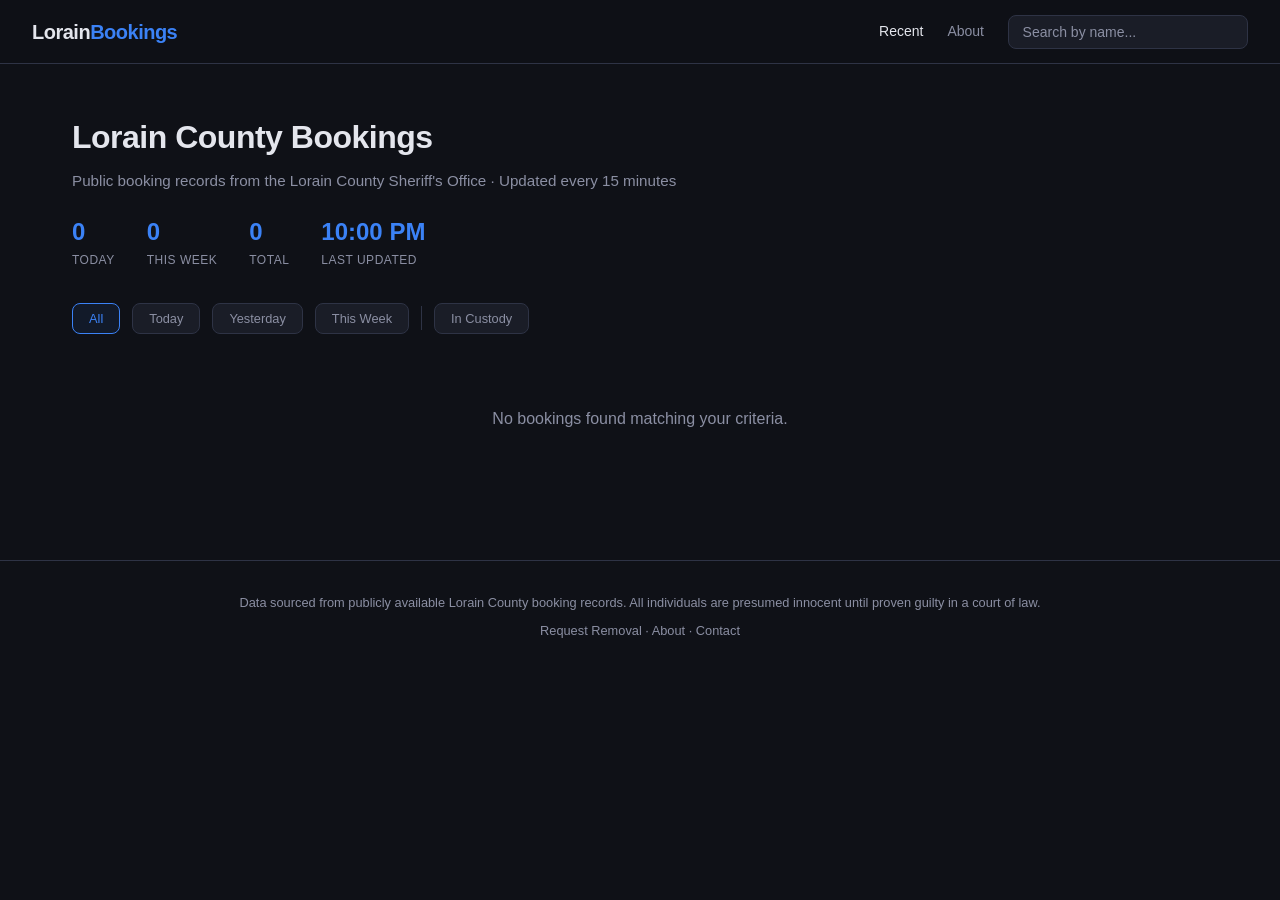
==== index.html @ 24cc9729 "Initial commit: Lorain County Guest List" ====
<!DOCTYPE html>
<html lang="en">
<head>
<meta charset="UTF-8">
<meta name="viewport" content="width=device-width, initial-scale=1.0">
<title>Lorain County Bookings</title>
<meta name="description" content="Recent booking records from Lorain County, Ohio. Updated every 15 minutes from public records.">
<link rel="stylesheet" href="css/style.css">
</head>
<body>

<!-- NAV -->
<nav>
  <a href="/" class="logo">Lorain<span>Bookings</span></a>
  <div class="nav-right">
    <div class="nav-links">
      <a href="/" class="active">Recent</a>
      <a href="#" id="aboutLink">About</a>
    </div>
    <input class="nav-search" type="text" id="searchInput" placeholder="Search by name..." autocomplete="off">
  </div>
</nav>

<!-- HERO -->
<div class="hero">
  <h1>Lorain County Bookings</h1>
  <p>Public booking records from the Lorain County Sheriff's Office &middot; Updated every 15 minutes</p>
  <div class="stats-row">
    <div class="stat">
      <div class="stat-val" id="statToday">--</div>
      <div class="stat-label">Today</div>
    </div>
    <div class="stat">
      <div class="stat-val" id="statWeek">--</div>
      <div class="stat-label">This Week</div>
    </div>
    <div class="stat">
      <div class="stat-val" id="statTotal">--</div>
      <div class="stat-label">Total</div>
    </div>
    <div class="stat">
      <div class="stat-val" id="statUpdated">--</div>
      <div class="stat-label">Last Updated</div>
    </div>
  </div>
</div>

<!-- FILTERS -->
<div class="filters">
  <button class="filter-btn active" data-filter="all">All</button>
  <button class="filter-btn" data-filter="today">Today</button>
  <button class="filter-btn" data-filter="yesterday">Yesterday</button>
  <button class="filter-btn" data-filter="week">This Week</button>
  <div class="filter-divider"></div>
  <button class="filter-btn" data-filter="custody">In Custody</button>
</div>

<!-- GRID -->
<div class="grid-section">
  <div class="booking-grid" id="bookingGrid">
    <div class="loading">Loading bookings...</div>
  </div>
</div>

<!-- FOOTER -->
<footer>
  <div class="footer-inner">
    <p>Data sourced from publicly available Lorain County booking records. All individuals are presumed innocent until proven guilty in a court of law.</p>
    <p class="footer-links">
      <a href="#">Request Removal</a> &middot;
      <a href="#">About</a> &middot;
      <a href="#">Contact</a>
    </p>
  </div>
</footer>

<script src="js/app.js"></script>
</body>
</html>
---- css/style.css ----
/* ── Variables ── */
:root {
  --bg: #0f1117;
  --surface: #1a1d27;
  --surface2: #242836;
  --accent: #3b82f6;
  --accent-dim: #2563eb;
  --text: #e4e6ed;
  --text-muted: #8b8fa3;
  --border: #2e3345;
  --red: #ef4444;
  --yellow: #eab308;
  --green: #22c55e;
  --orange: #f97316;
}

* { margin: 0; padding: 0; box-sizing: border-box; }

body {
  font-family: -apple-system, BlinkMacSystemFont, 'Segoe UI', Roboto, sans-serif;
  background: var(--bg);
  color: var(--text);
  line-height: 1.6;
  min-height: 100vh;
}

a { color: var(--accent); text-decoration: none; }
a:hover { text-decoration: underline; }

/* ── NAV ── */
nav {
  position: sticky; top: 0; z-index: 100;
  background: rgba(15,17,23,.85);
  backdrop-filter: blur(12px);
  -webkit-backdrop-filter: blur(12px);
  border-bottom: 1px solid var(--border);
  padding: 0 2rem;
  display: flex; align-items: center; justify-content: space-between;
  height: 64px;
}
.logo {
  font-size: 1.25rem; font-weight: 800; letter-spacing: -0.5px;
  color: var(--text); text-decoration: none;
}
.logo span { color: var(--accent); }
.logo:hover { text-decoration: none; }
.nav-right { display: flex; gap: 1.5rem; align-items: center; }
.nav-links { display: flex; gap: 1.5rem; align-items: center; }
.nav-links a {
  color: var(--text-muted); text-decoration: none; font-size: .875rem;
  font-weight: 500; transition: color .2s;
}
.nav-links a:hover, .nav-links a.active { color: var(--text); text-decoration: none; }
.nav-search {
  background: var(--surface); border: 1px solid var(--border); border-radius: 8px;
  padding: .5rem .85rem; color: var(--text); font-size: .875rem; width: 240px;
  outline: none; transition: border-color .2s;
}
.nav-search:focus { border-color: var(--accent); }
.nav-search::placeholder { color: var(--text-muted); }

/* ── HERO ── */
.hero {
  padding: 3rem 2rem 2rem;
  max-width: 1200px; margin: 0 auto;
}
.hero h1 {
  font-size: 2rem; font-weight: 800; letter-spacing: -0.5px;
  margin-bottom: .35rem;
}
.hero p { color: var(--text-muted); font-size: .95rem; }
.stats-row {
  display: flex; gap: 2rem; margin-top: 1.25rem; flex-wrap: wrap;
}
.stat { display: flex; flex-direction: column; }
.stat-val { font-size: 1.5rem; font-weight: 700; color: var(--accent); }
.stat-label { font-size: .75rem; color: var(--text-muted); text-transform: uppercase; letter-spacing: .5px; }

/* ── FILTERS ── */
.filters {
  max-width: 1200px; margin: 0 auto; padding: 0 2rem 1.5rem;
  display: flex; gap: .75rem; flex-wrap: wrap; align-items: center;
}
.filter-btn {
  background: var(--surface); border: 1px solid var(--border); border-radius: 8px;
  padding: .45rem 1rem; color: var(--text-muted); font-size: .8rem;
  cursor: pointer; transition: all .2s; font-weight: 500; font-family: inherit;
}
.filter-btn:hover, .filter-btn.active {
  border-color: var(--accent); color: var(--accent); background: rgba(59,130,246,.08);
}
.filter-divider { width: 1px; height: 24px; background: var(--border); }

/* ── GRID ── */
.grid-section {
  max-width: 1200px; margin: 0 auto; padding: 0 2rem 3rem;
}
.booking-grid {
  display: grid;
  grid-template-columns: repeat(auto-fill, minmax(280px, 1fr));
  gap: 1rem;
}
.loading {
  grid-column: 1 / -1; text-align: center;
  padding: 3rem; color: var(--text-muted); font-size: .95rem;
}
.no-results {
  grid-column: 1 / -1; text-align: center;
  padding: 3rem; color: var(--text-muted);
}

/* ── CARD ── */
.booking-card {
  background: var(--surface);
  border: 1px solid var(--border);
  border-radius: 12px;
  overflow: hidden;
  transition: transform .2s, border-color .2s;
  cursor: pointer;
  text-decoration: none; color: inherit;
  display: block;
}
.booking-card:hover {
  transform: translateY(-2px);
  border-color: var(--accent);
  text-decoration: none;
}
.card-img {
  width: 100%; aspect-ratio: 1/1;
  background: var(--surface2);
  display: flex; align-items: center; justify-content: center;
  overflow: hidden;
}
.card-img img {
  width: 100%; height: 100%; object-fit: cover;
}
.card-placeholder {
  font-size: 2.5rem; font-weight: 800;
  color: rgba(255,255,255,.1);
  user-select: none;
}
.card-body { padding: 1rem; }
.card-name {
  font-weight: 700; font-size: 1rem; margin-bottom: .35rem;
  color: var(--text);
}
.card-meta {
  display: flex; flex-wrap: wrap; gap: .4rem; margin-bottom: .5rem;
}
.tag {
  font-size: .65rem; padding: .15rem .5rem; border-radius: 4px;
  font-weight: 600; text-transform: uppercase; letter-spacing: .3px;
  display: inline-block;
}
.tag-felony { background: rgba(239,68,68,.15); color: var(--red); }
.tag-misdemeanor { background: rgba(234,179,8,.15); color: var(--yellow); }
.tag-traffic { background: rgba(34,197,94,.15); color: var(--green); }
.tag-other { background: rgba(249,115,22,.15); color: var(--orange); }
.tag-custody { background: rgba(59,130,246,.15); color: var(--accent); }
.card-charges {
  font-size: .8rem; color: var(--text-muted); line-height: 1.4;
  display: -webkit-box; -webkit-line-clamp: 2; -webkit-box-orient: vertical;
  overflow: hidden;
}
.card-footer {
  padding: .6rem 1rem;
  border-top: 1px solid var(--border);
  display: flex; justify-content: space-between; align-items: center;
}
.card-date { font-size: .75rem; color: var(--text-muted); }
.card-agency { font-size: .7rem; color: var(--text-muted); font-weight: 500; }

/* ── DETAIL PAGE ── */
.detail-section {
  max-width: 1200px; margin: 0 auto; padding: 2rem;
}
.back-link {
  color: var(--accent); font-size: .875rem;
  display: inline-flex; align-items: center; gap: .35rem;
  margin-bottom: 1.5rem; font-weight: 500;
}
.detail-layout {
  display: grid; grid-template-columns: 380px 1fr; gap: 2rem;
}
.detail-photo {
  border-radius: 12px; overflow: hidden;
  border: 1px solid var(--border);
  background: var(--surface);
}
.detail-photo img { width: 100%; display: block; }
.photo-placeholder {
  width: 100%; aspect-ratio: 3/4;
  display: flex; align-items: center; justify-content: center;
  background: linear-gradient(135deg, var(--surface2), var(--surface));
}
.detail-info { display: flex; flex-direction: column; gap: 1.5rem; }
.detail-header h2 {
  font-size: 1.75rem; font-weight: 800; letter-spacing: -0.5px;
}
.detail-date { color: var(--text-muted); font-size: .875rem; margin-top: .25rem; }

.info-grid {
  display: grid; grid-template-columns: 1fr 1fr; gap: .75rem;
}
.info-item {
  background: var(--surface); border: 1px solid var(--border);
  border-radius: 10px; padding: .85rem 1rem;
}
.info-label {
  font-size: .65rem; text-transform: uppercase; letter-spacing: .5px;
  color: var(--text-muted); font-weight: 600; margin-bottom: .2rem;
}
.info-value { font-size: .95rem; font-weight: 600; }

.charges-section h3, .bonds-section h3 {
  font-size: 1rem; font-weight: 700; margin-bottom: .75rem;
}
.charge-item {
  background: var(--surface); border: 1px solid var(--border);
  border-radius: 10px; padding: 1rem; margin-bottom: .5rem;
  display: flex; align-items: flex-start; gap: .75rem;
}
.charge-severity {
  width: 8px; min-height: 40px; border-radius: 4px; flex-shrink: 0;
  margin-top: 2px;
}
.severity-felony { background: var(--red); }
.severity-misdemeanor { background: var(--yellow); }
.severity-traffic { background: var(--green); }
.severity-other { background: var(--orange); }
.charge-text { font-size: .875rem; line-height: 1.5; }
.charge-text strong { display: block; margin-bottom: .15rem; }
.charge-text .charge-meta { color: var(--text-muted); font-size: .8rem; }

.bond-item {
  background: var(--surface); border: 1px solid var(--border);
  border-radius: 10px; padding: .85rem 1rem; margin-bottom: .5rem;
  display: flex; justify-content: space-between; align-items: center;
}
.bond-item .bond-type { color: var(--text-muted); font-size: .85rem; }
.bond-item .bond-amount { font-weight: 700; }

.disclaimer {
  margin-top: 1rem; padding: 1rem 1.25rem;
  background: rgba(59,130,246,.06); border: 1px solid rgba(59,130,246,.15);
  border-radius: 10px; font-size: .8rem; color: var(--text-muted);
  line-height: 1.5;
}
.disclaimer a { color: var(--accent); }

/* ── FOOTER ── */
footer {
  border-top: 1px solid var(--border);
  padding: 2rem;
  margin-top: 2rem;
}
.footer-inner {
  max-width: 1200px; margin: 0 auto;
  text-align: center; font-size: .8rem; color: var(--text-muted);
  line-height: 1.6;
}
.footer-links { margin-top: .5rem; }
.footer-links a { color: var(--text-muted); }
.footer-links a:hover { color: var(--text); }

/* ── RESPONSIVE ── */
@media (max-width: 768px) {
  nav { padding: 0 1rem; }
  .nav-search { width: 160px; }
  .hero, .filters, .grid-section, .detail-section { padding-left: 1rem; padding-right: 1rem; }
  .detail-layout { grid-template-columns: 1fr; }
  .info-grid { grid-template-columns: 1fr; }
  .stats-row { gap: 1rem; }
  .booking-grid { grid-template-columns: repeat(auto-fill, minmax(240px, 1fr)); }
}
@media (max-width: 480px) {
  .nav-links { display: none; }
  .booking-grid { grid-template-columns: 1fr; }
}
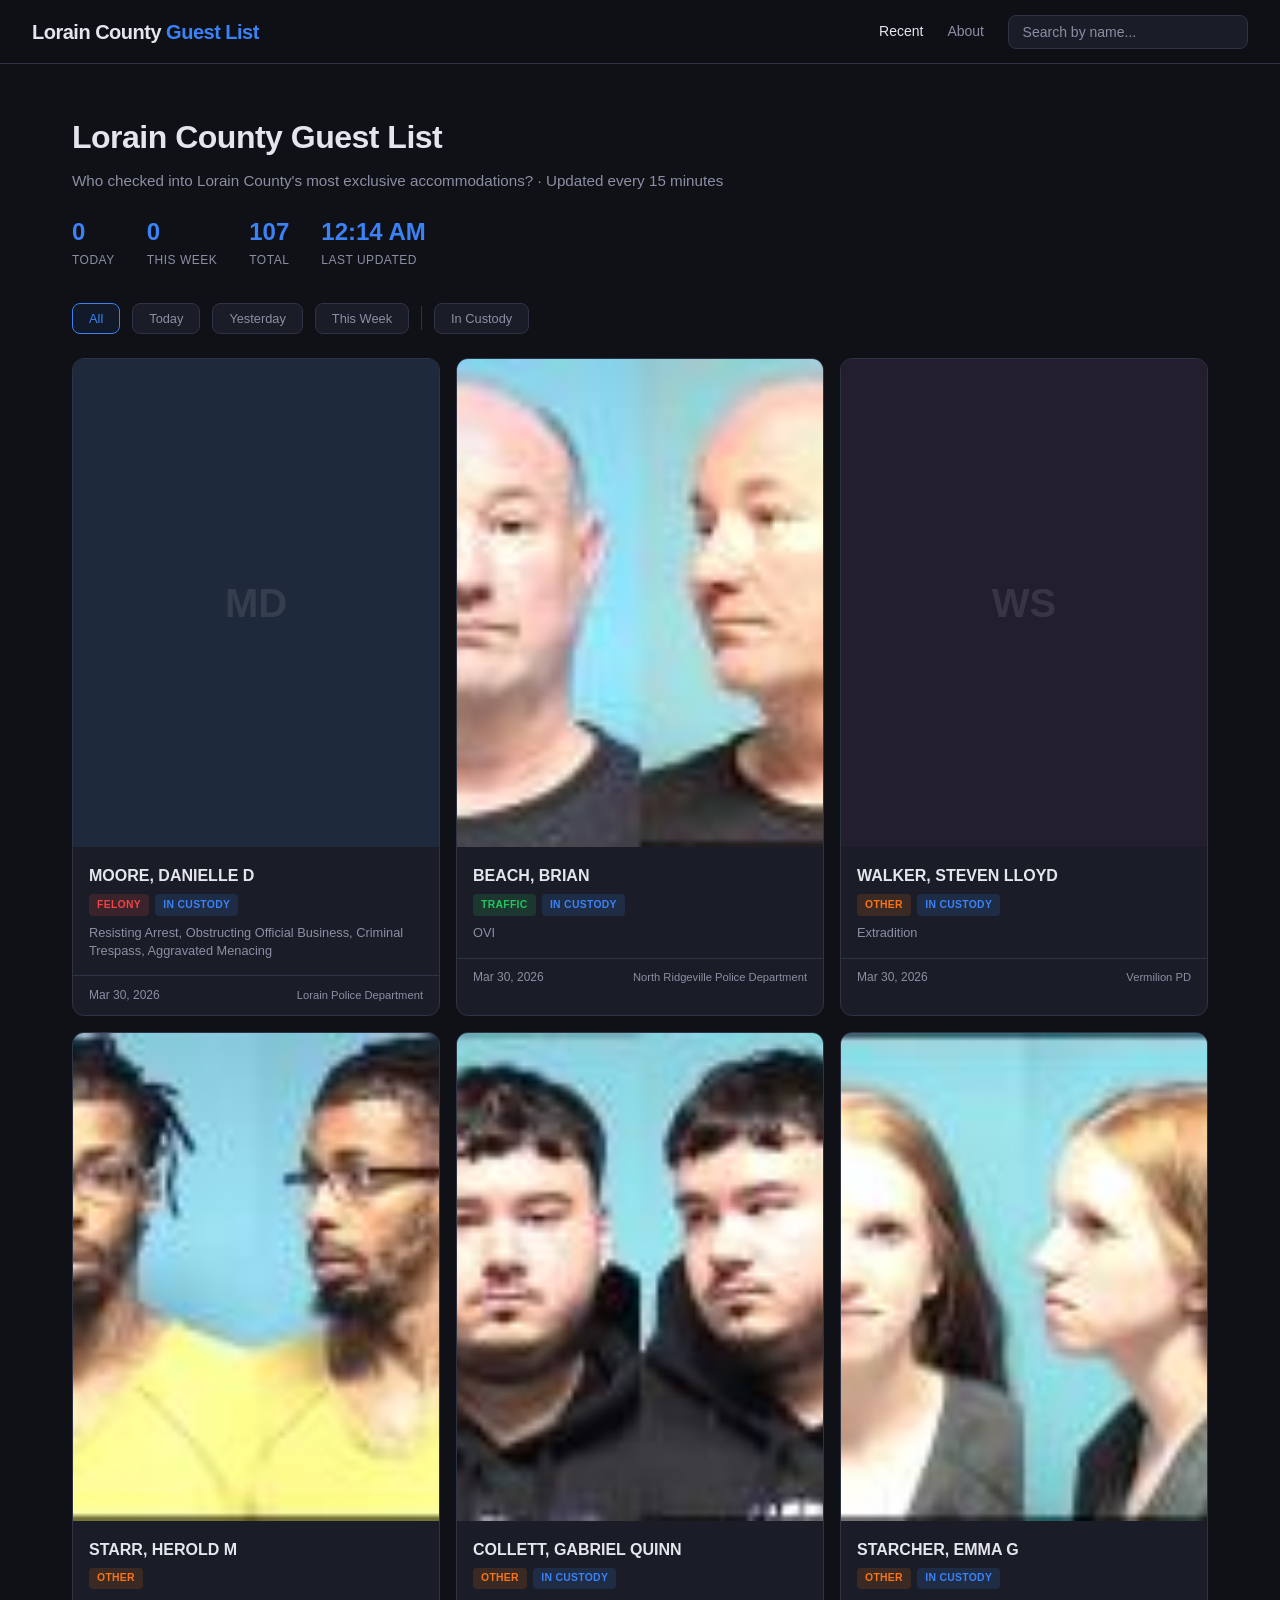
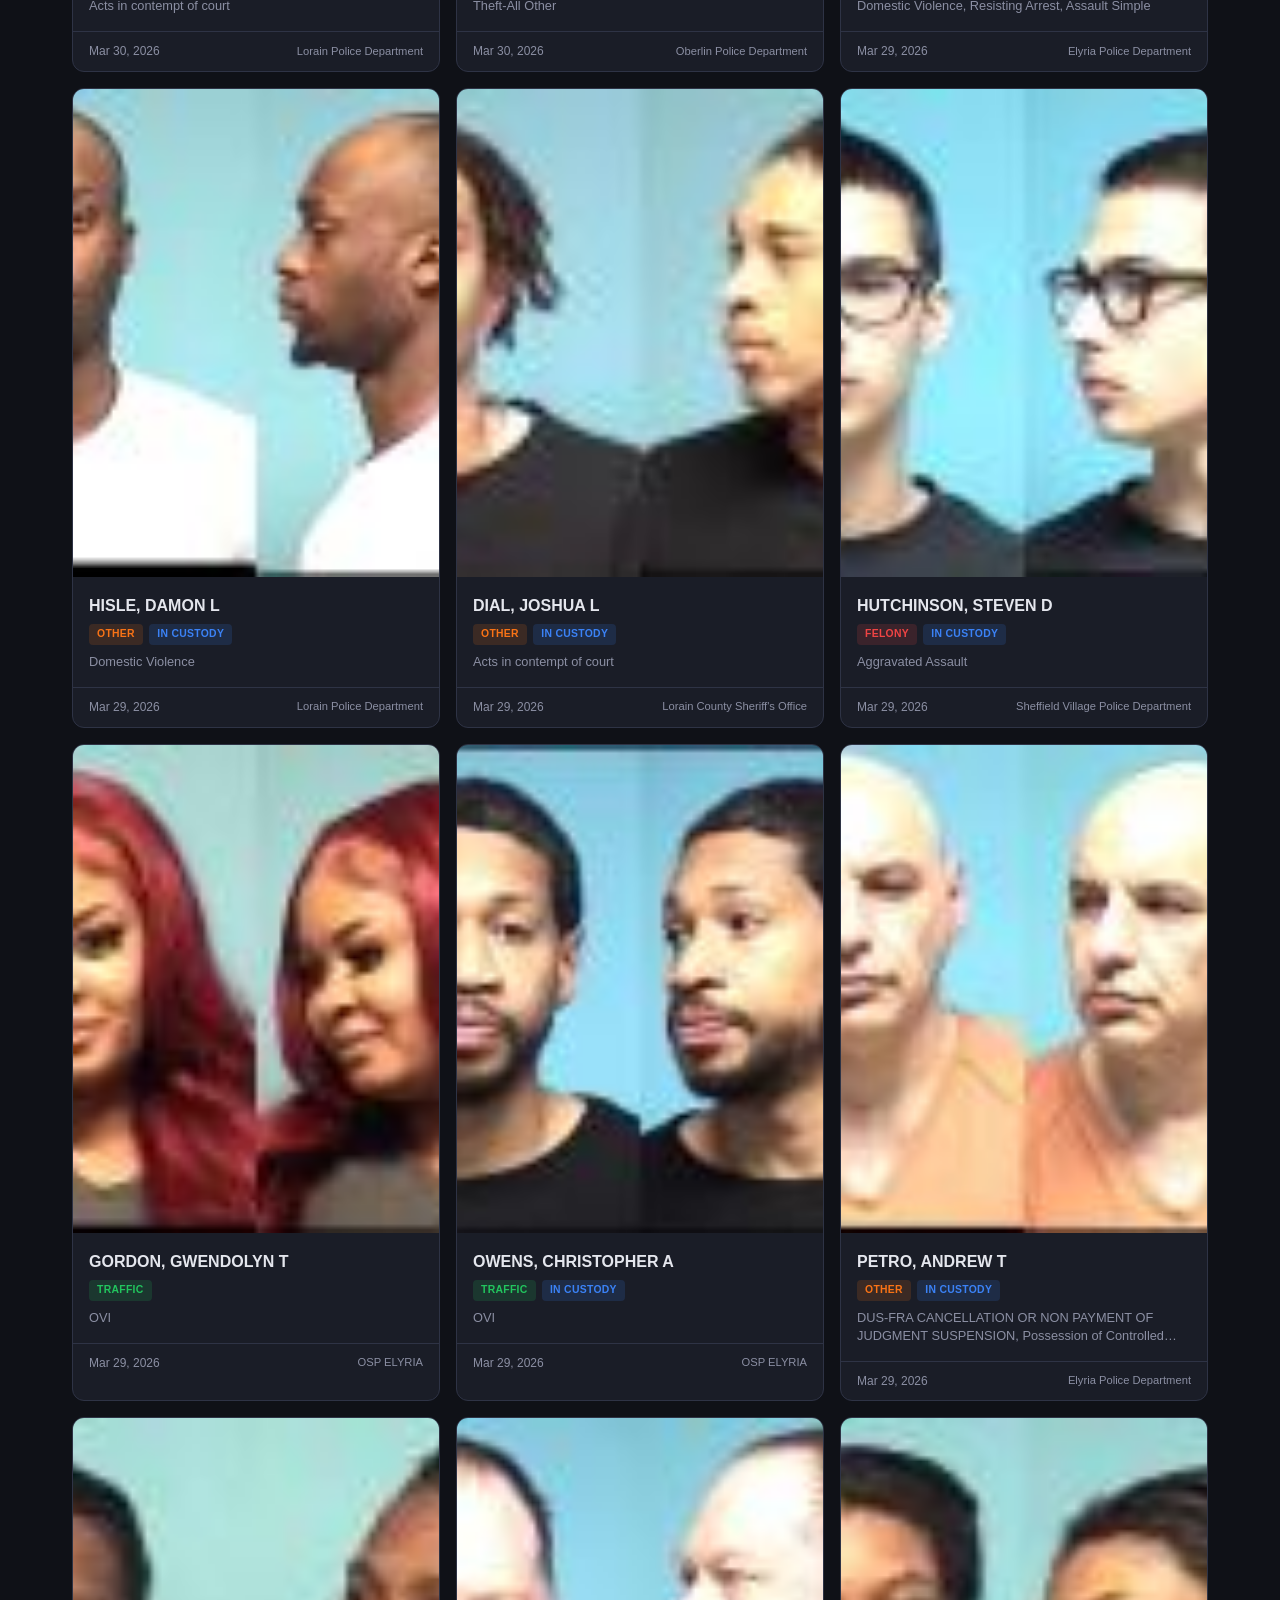
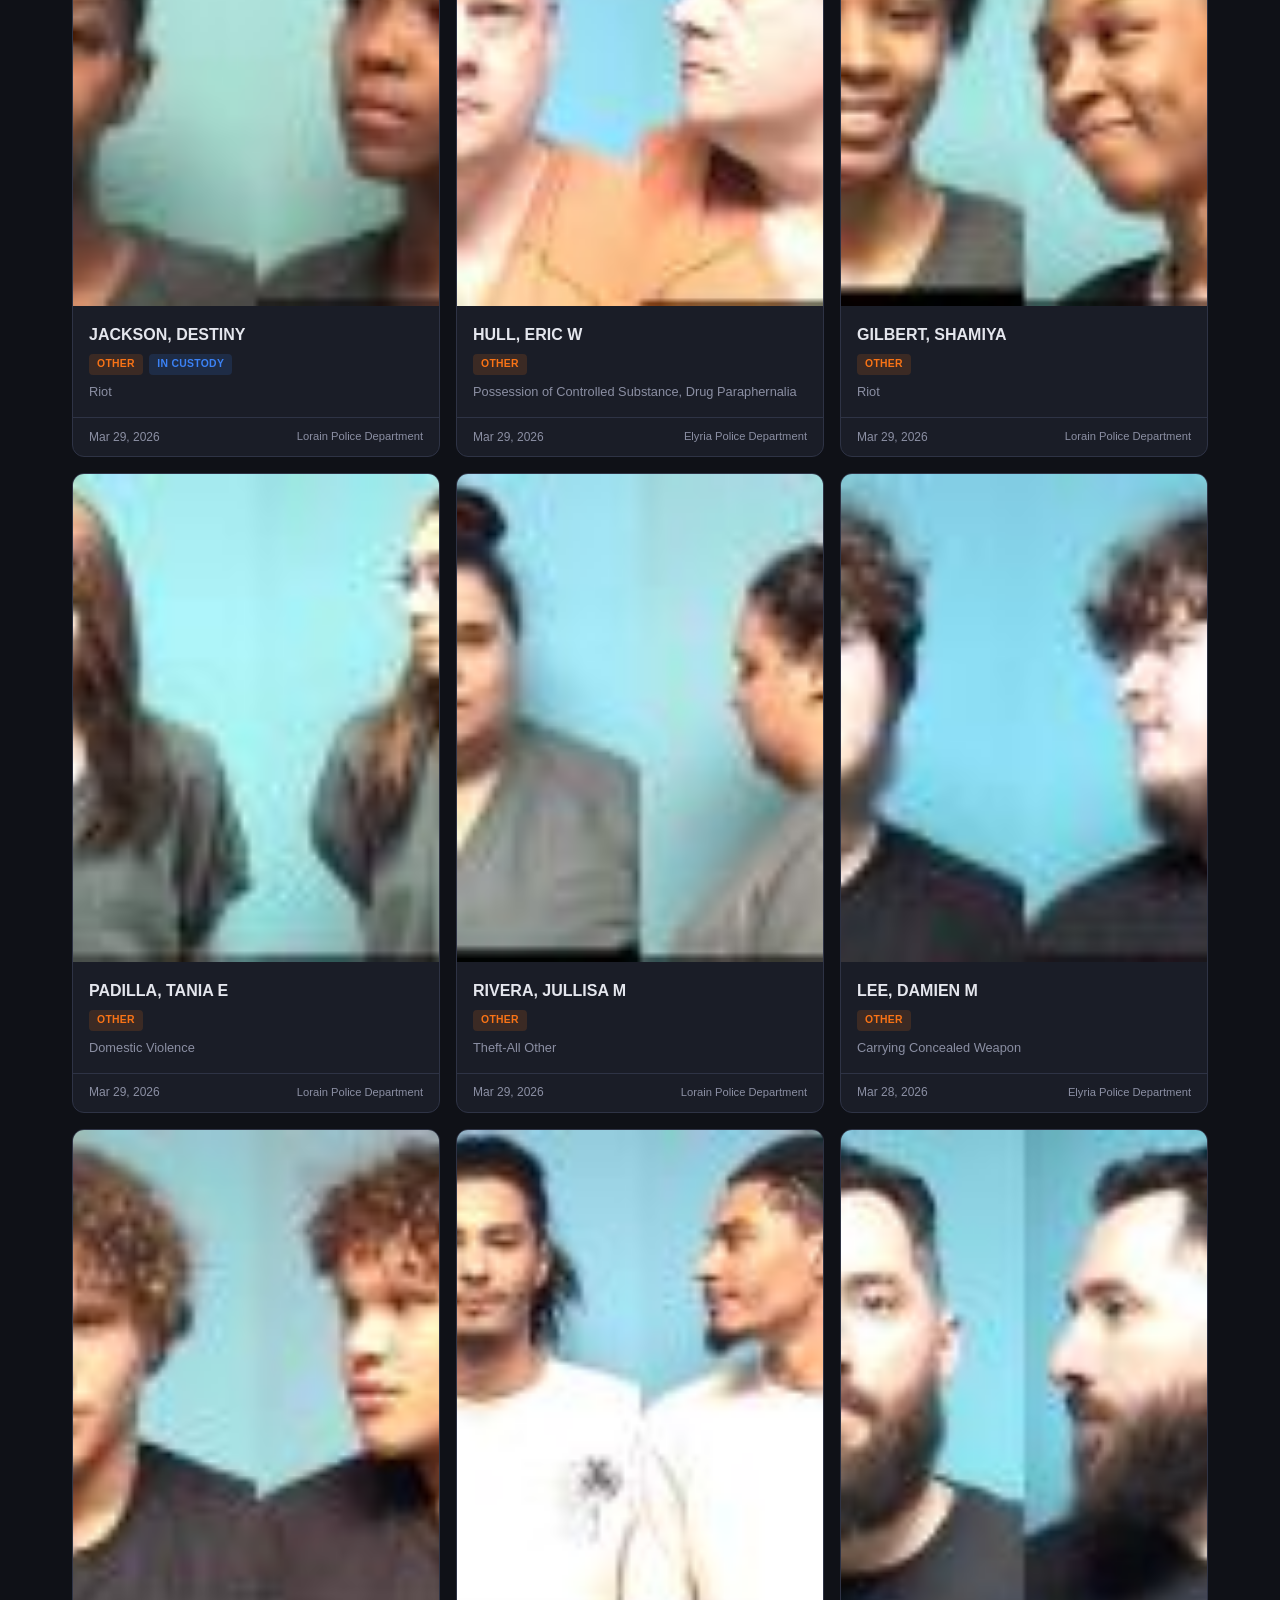
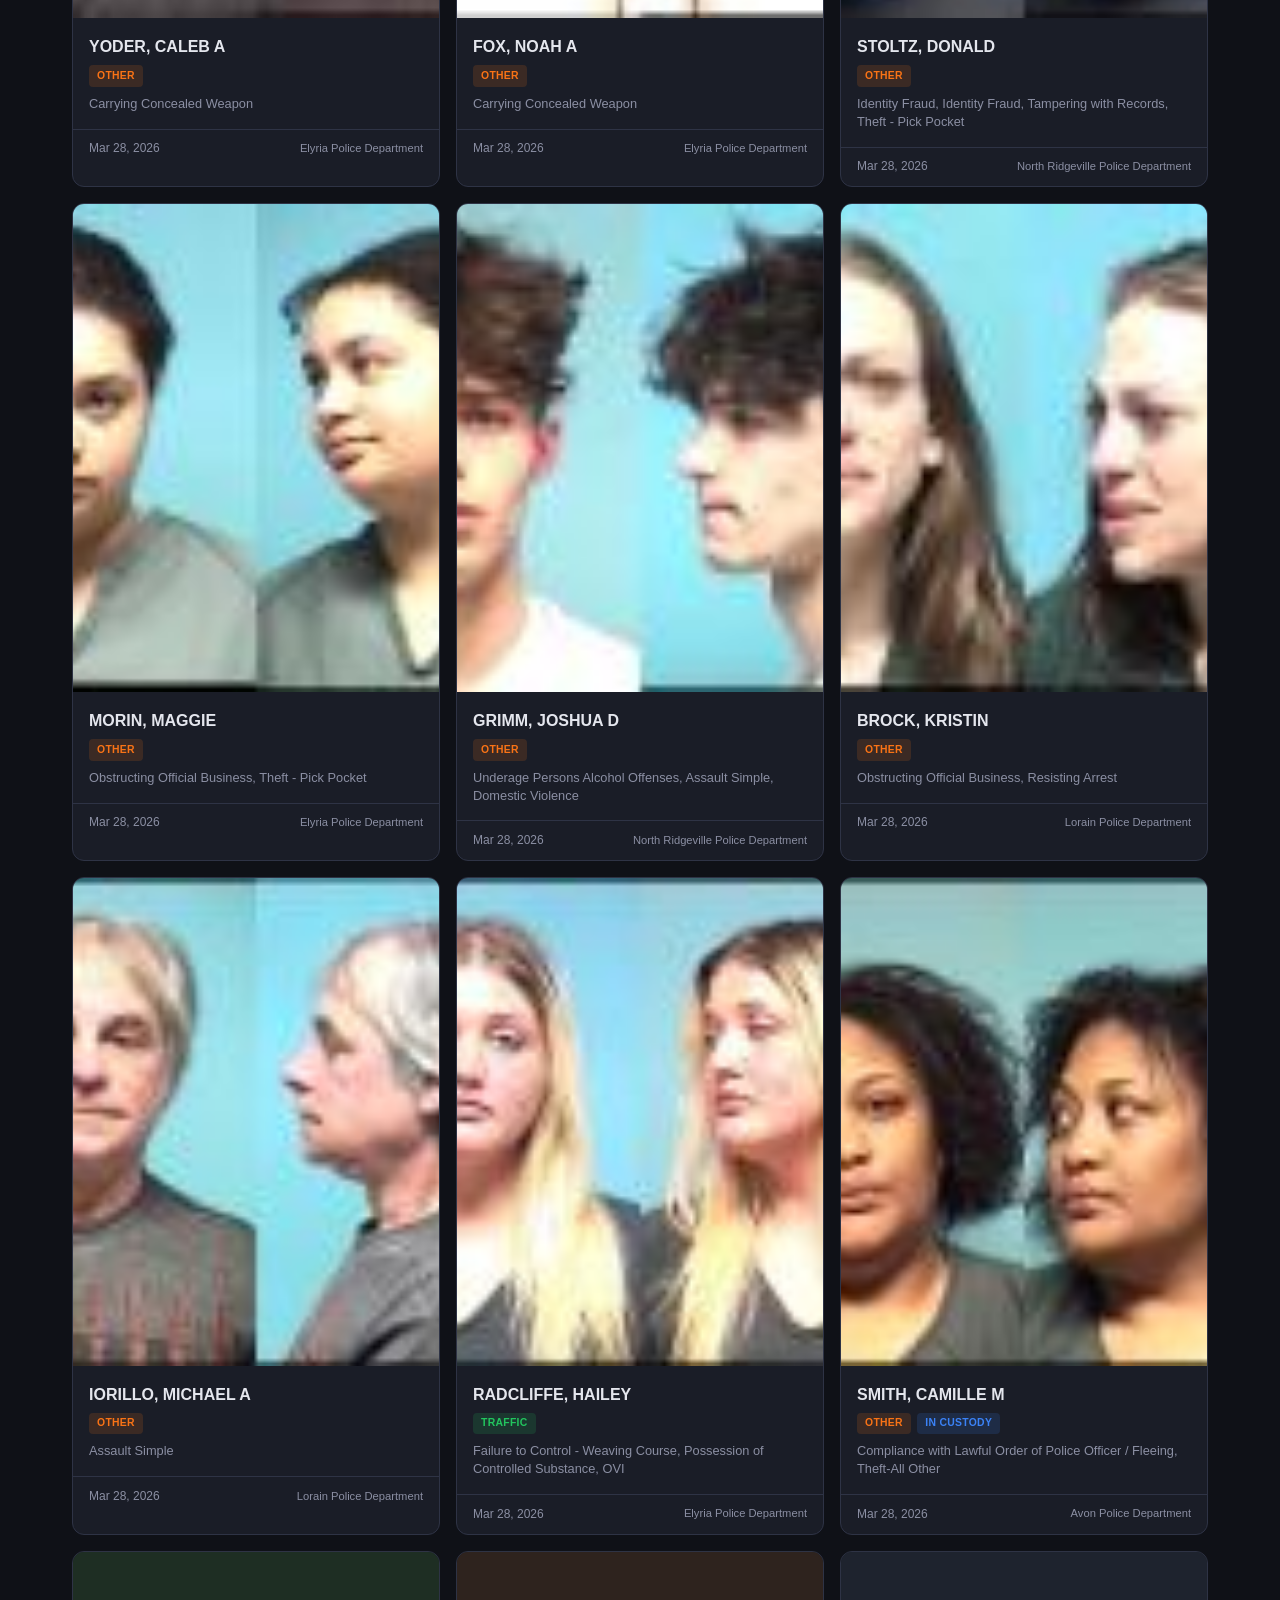
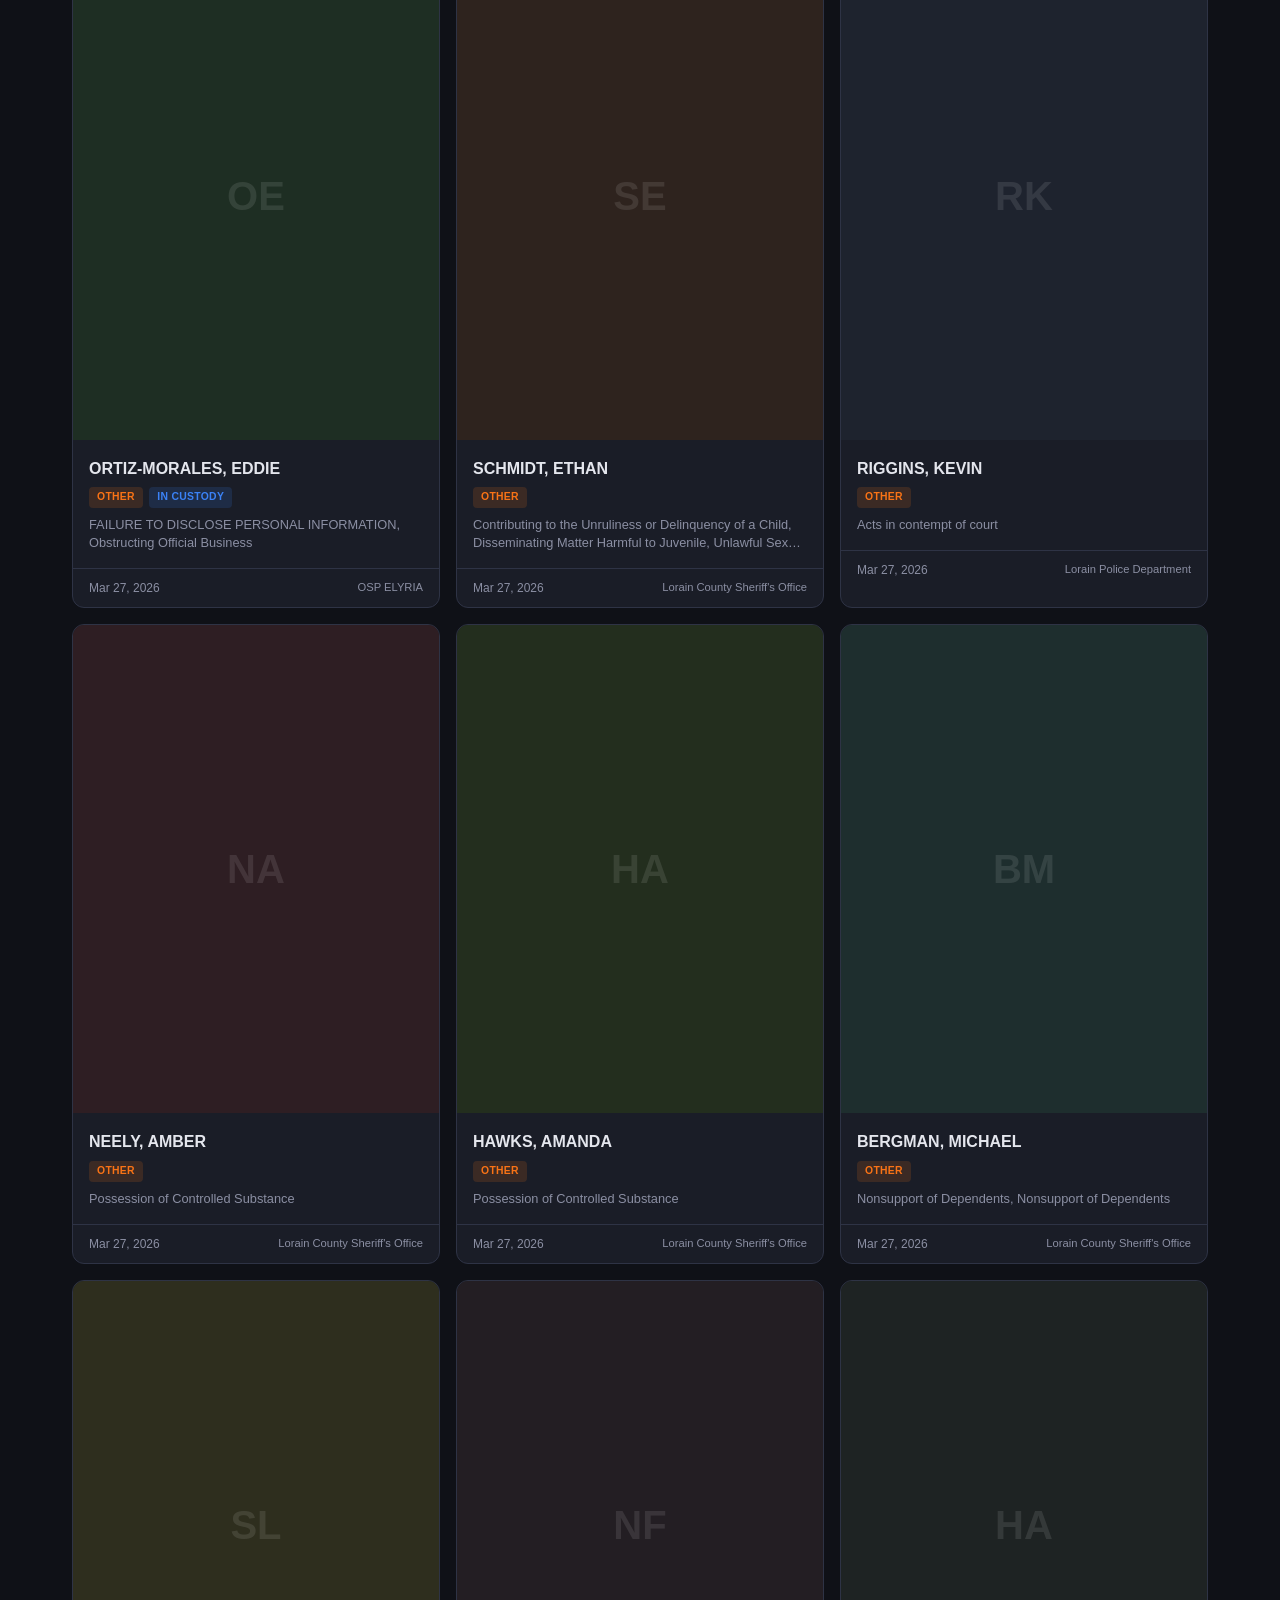
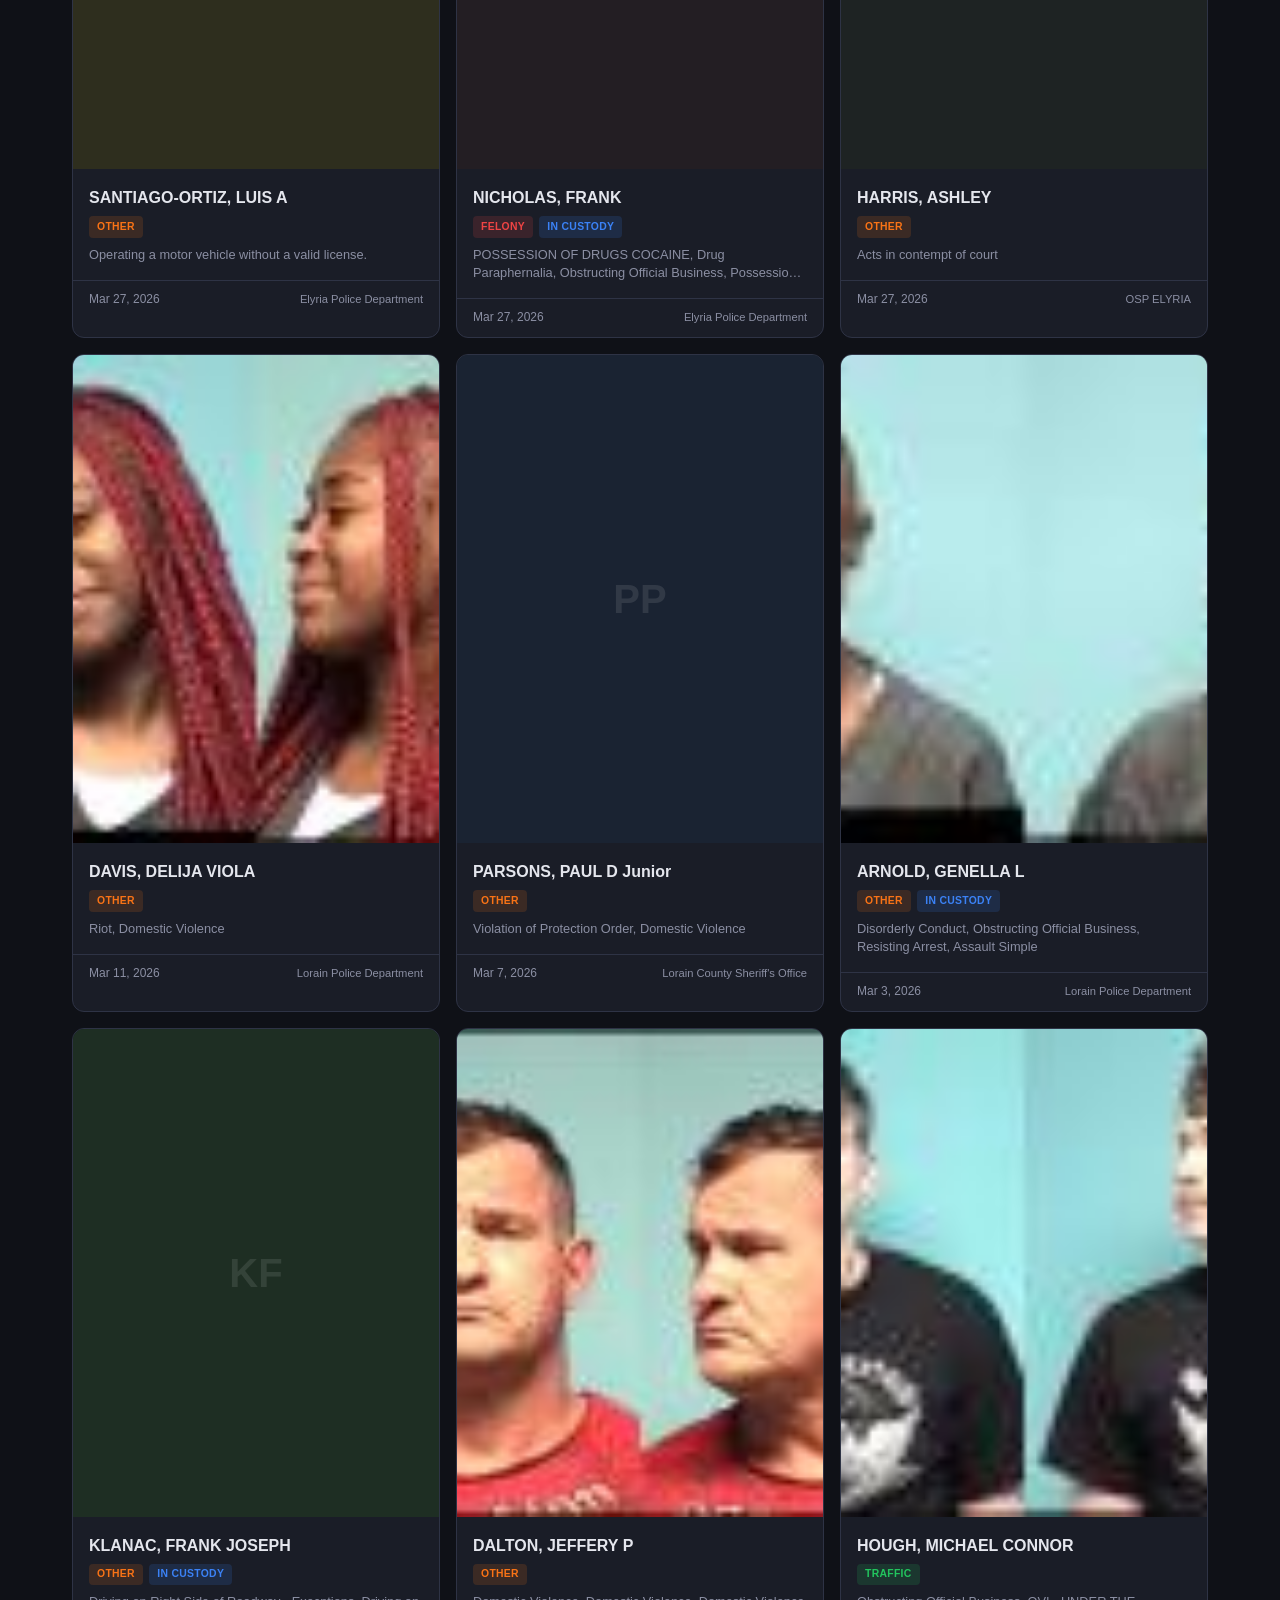
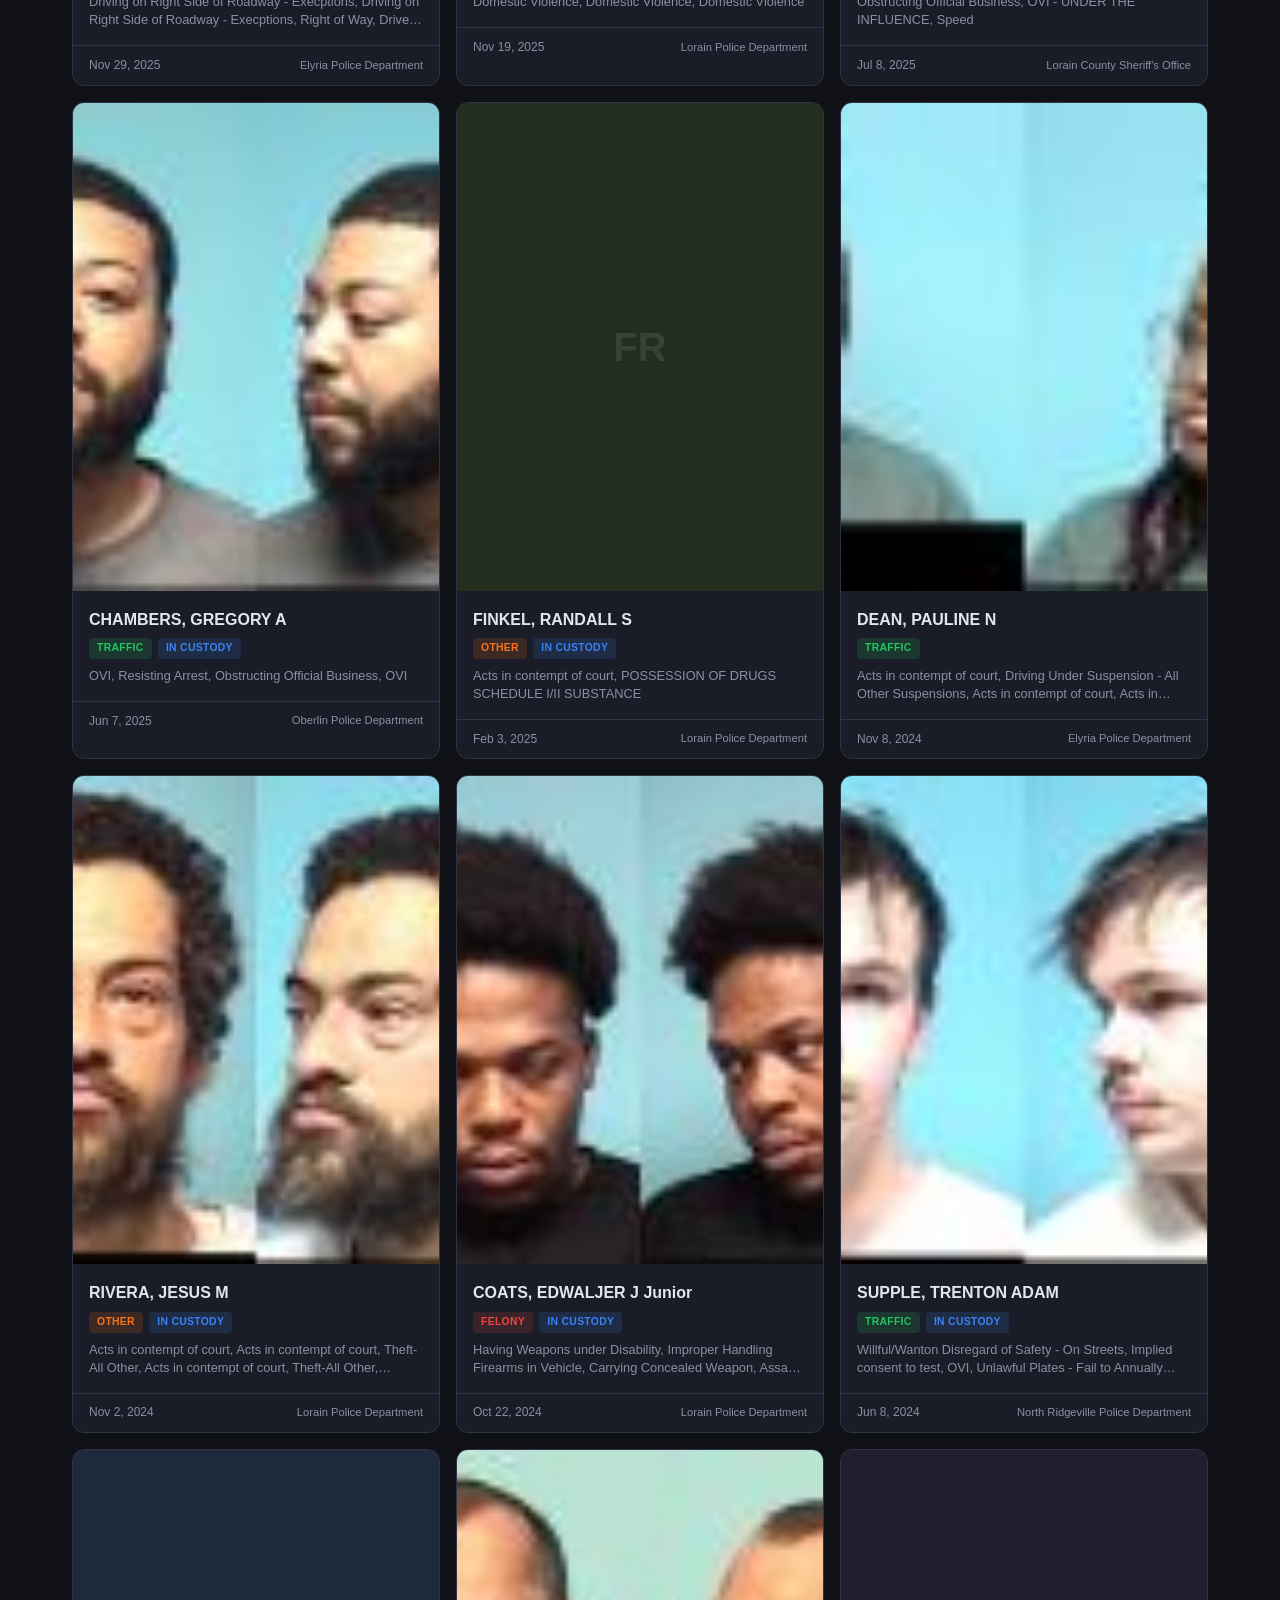
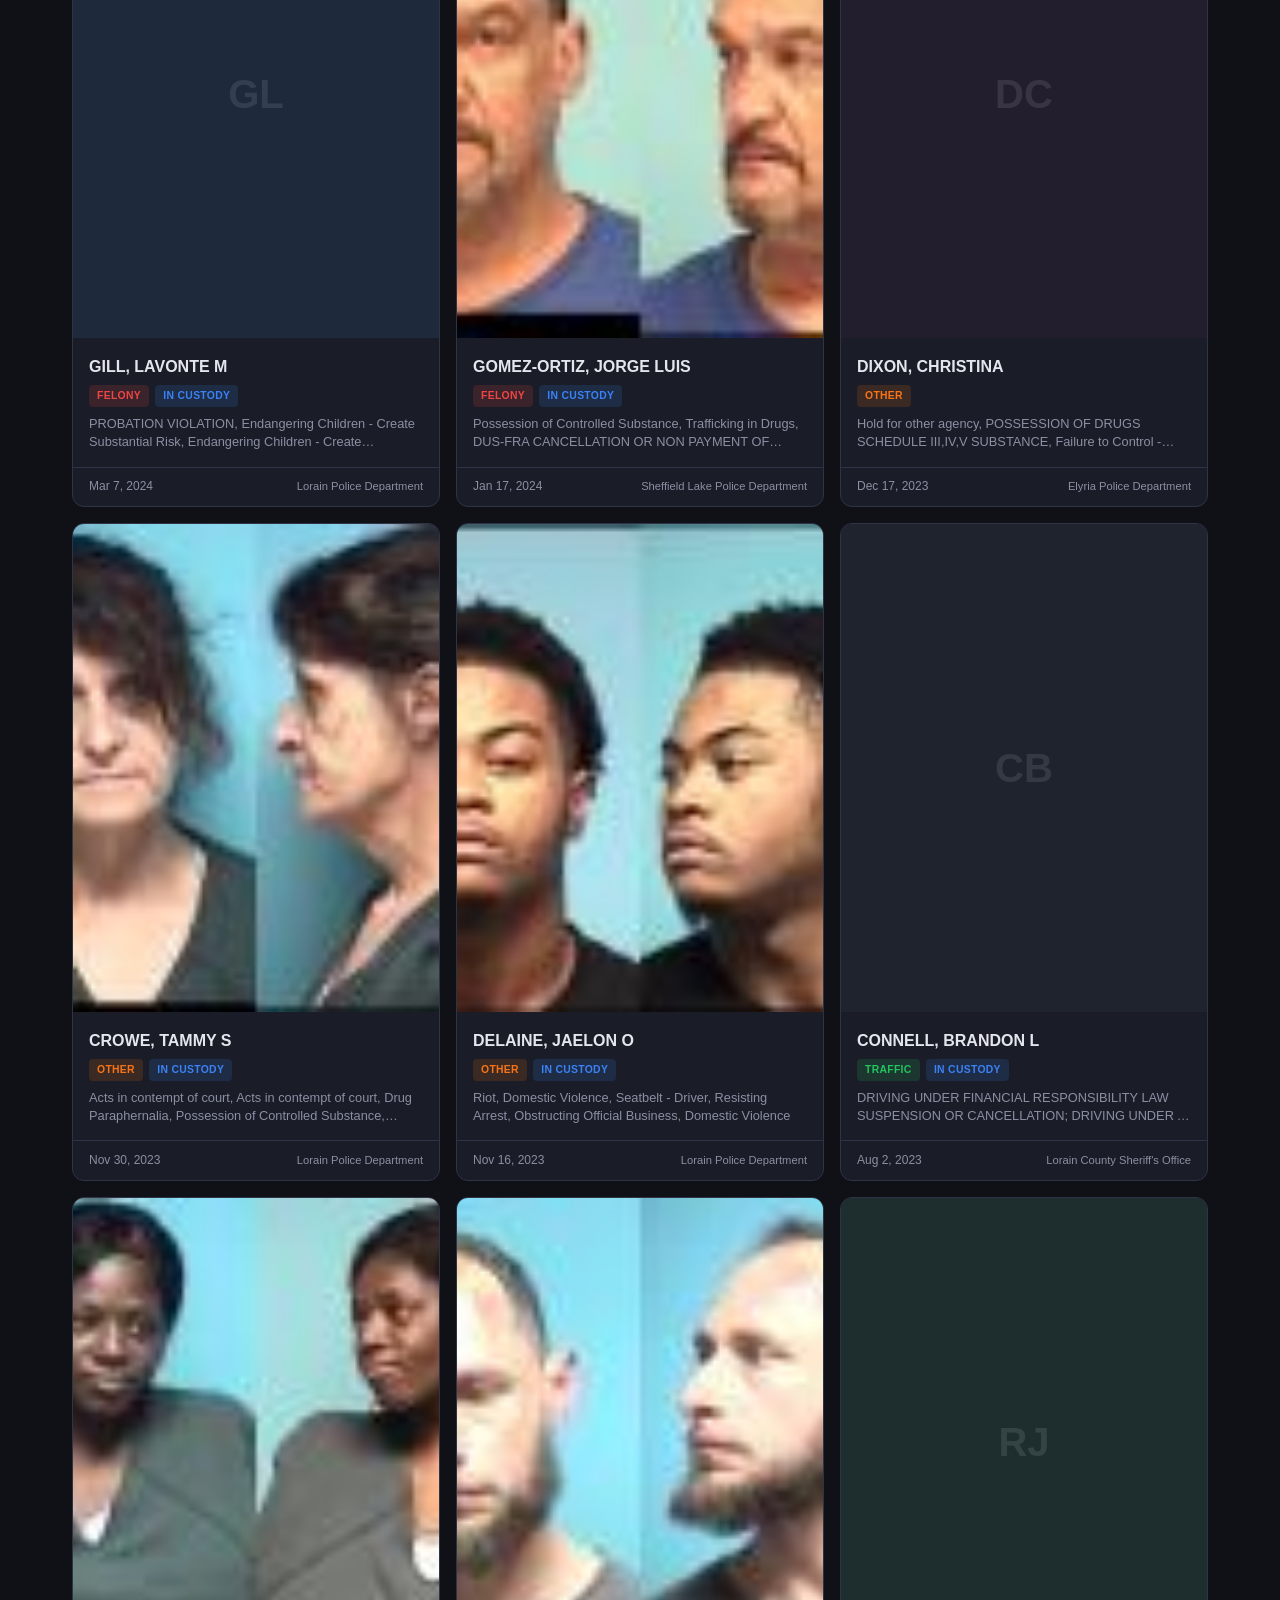
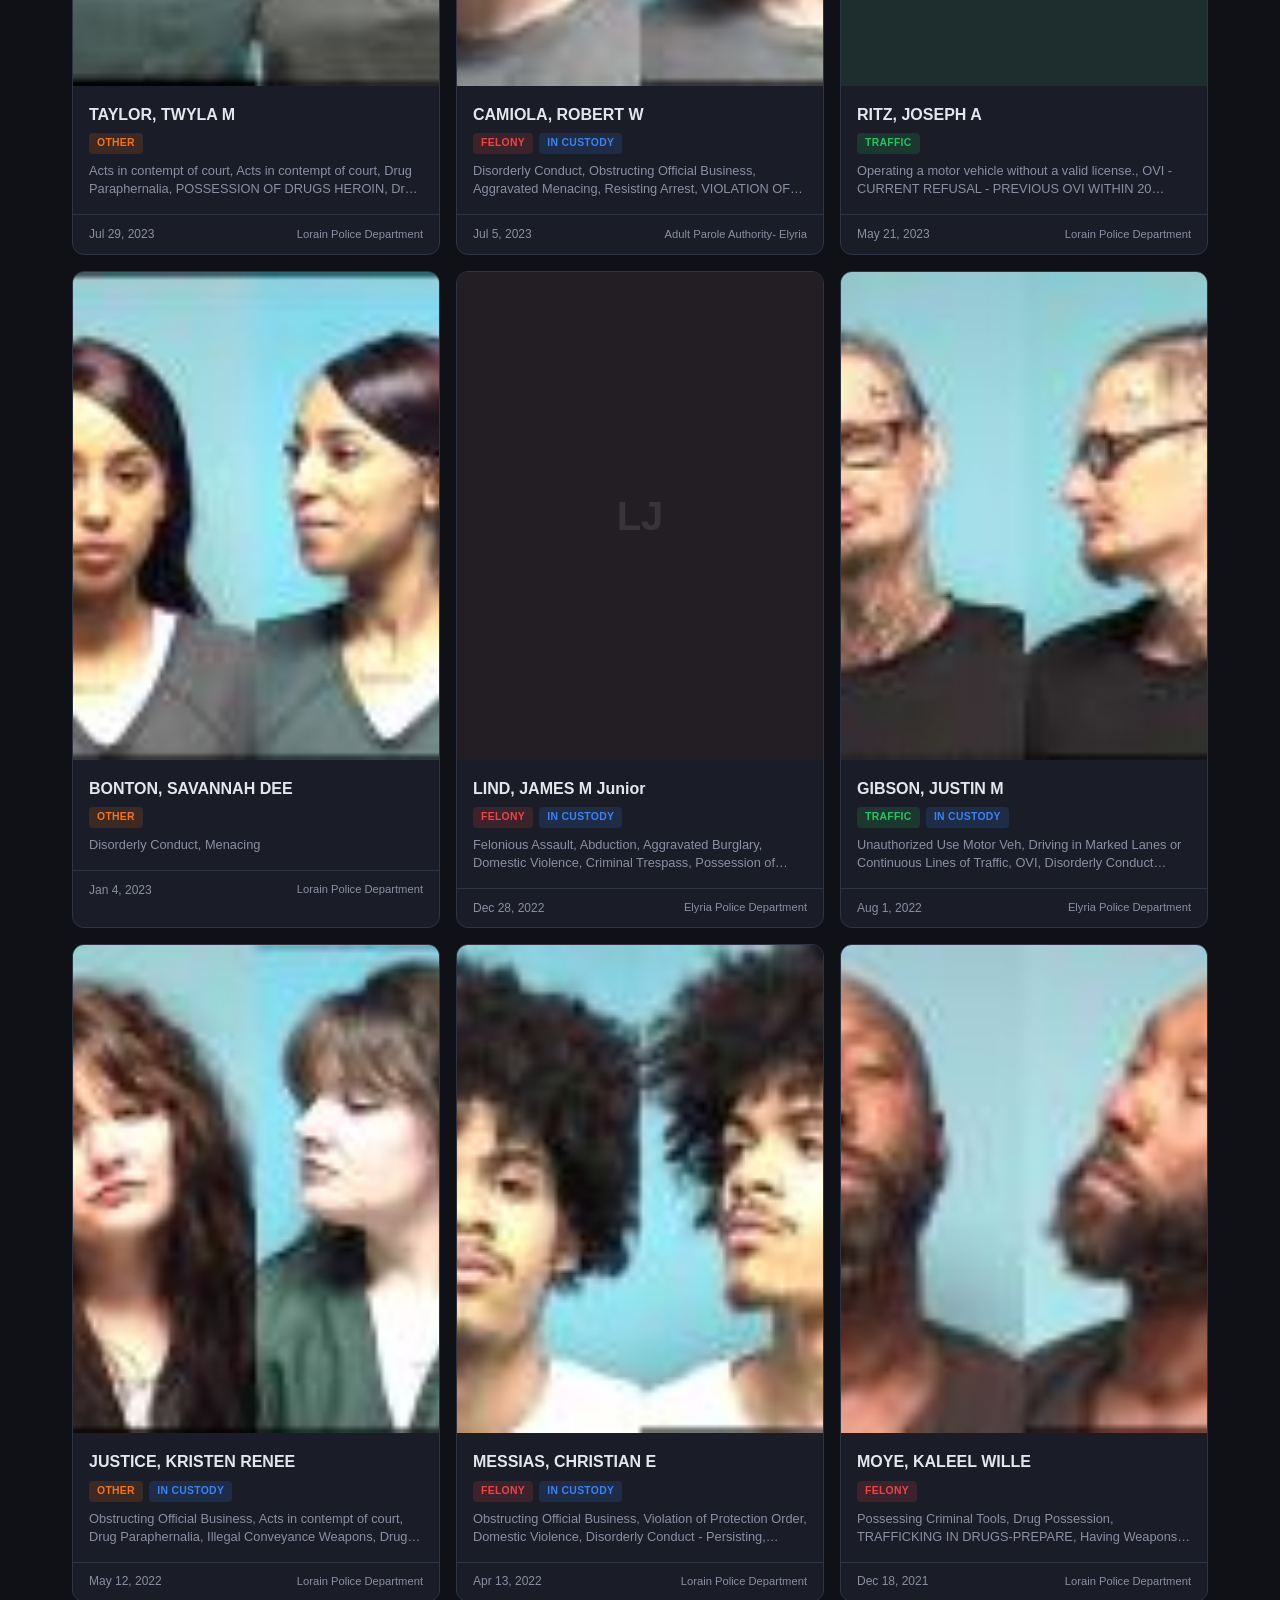
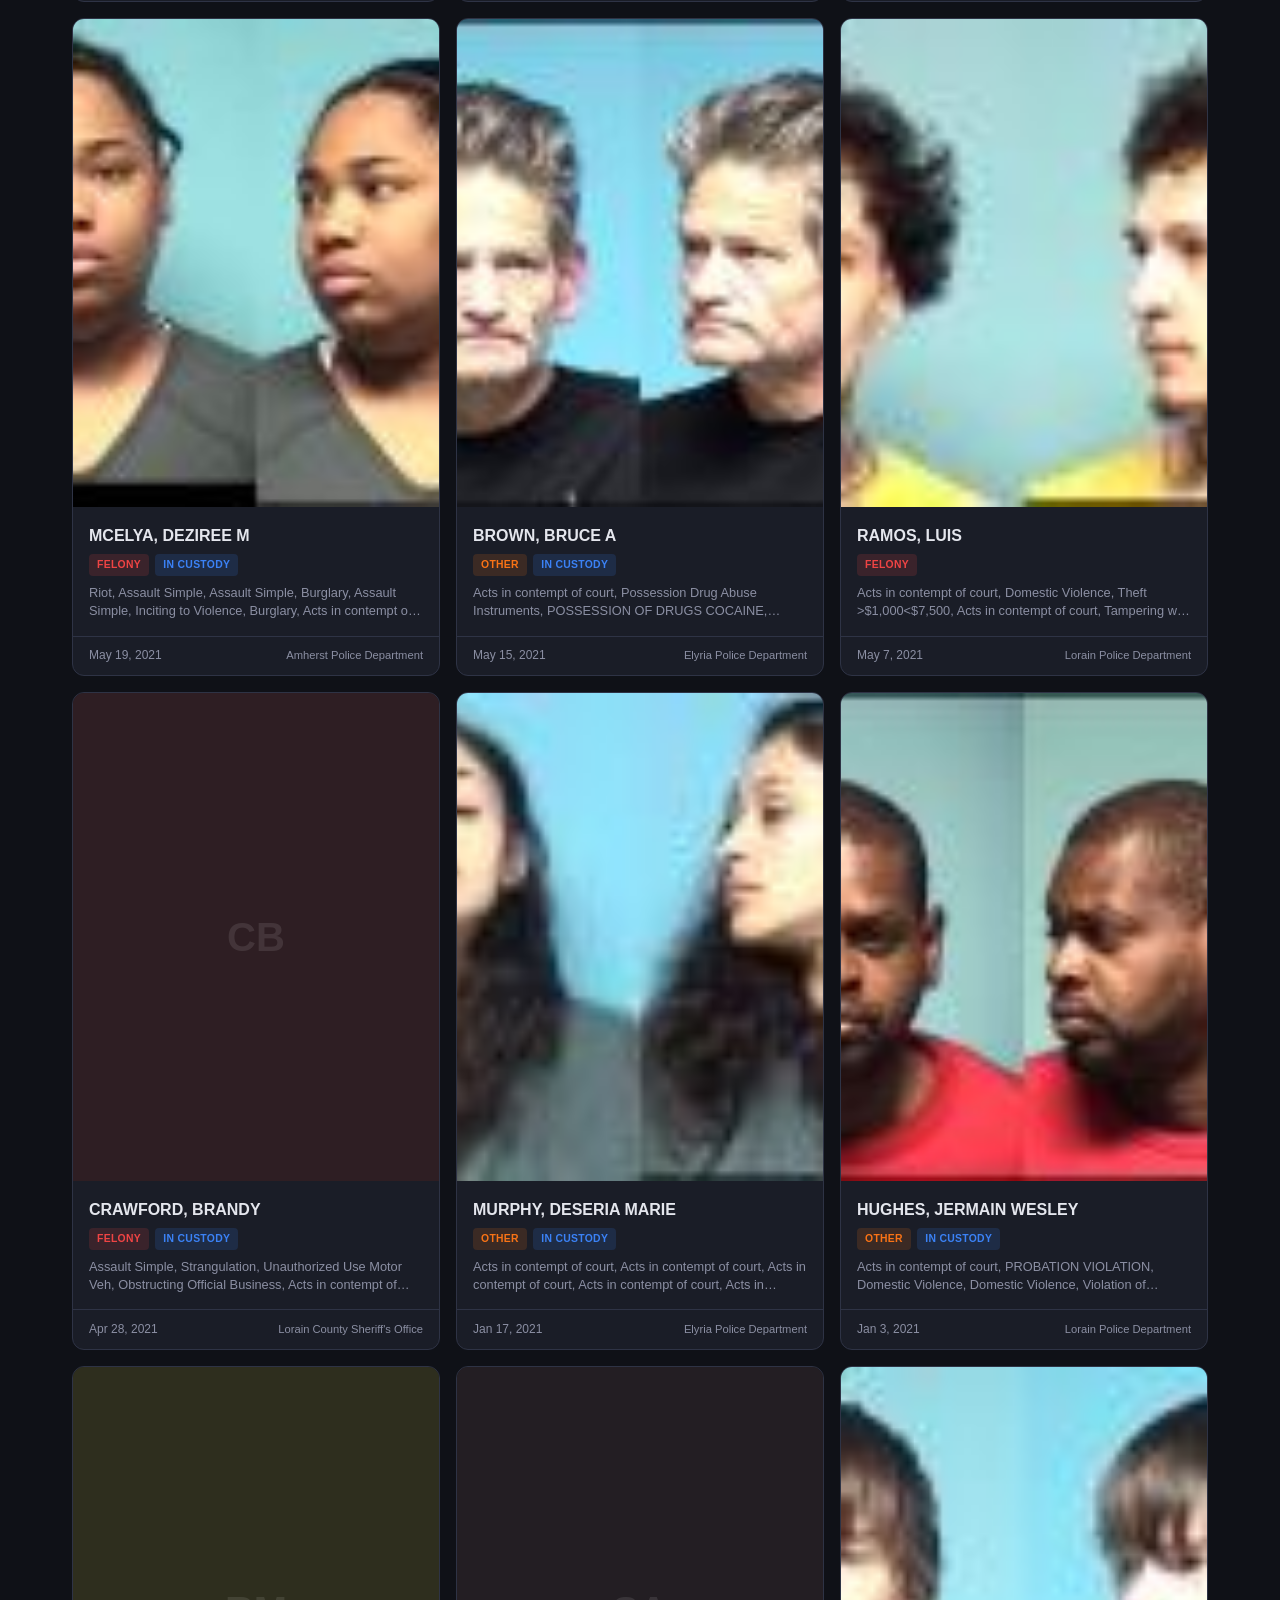
==== commit 45955da6: "Rebrand to Guest List, fix photo aspect ratio" ====
--- a/index.html
+++ b/index.html
@@ -3,15 +3,15 @@
 <head>
 <meta charset="UTF-8">
 <meta name="viewport" content="width=device-width, initial-scale=1.0">
-<title>Lorain County Bookings</title>
-<meta name="description" content="Recent booking records from Lorain County, Ohio. Updated every 15 minutes from public records.">
+<title>Lorain County Guest List</title>
+<meta name="description" content="The guest list for Lorain County, Ohio's finest accommodations. Updated every 15 minutes from public records.">
 <link rel="stylesheet" href="css/style.css">
 </head>
 <body>
 
 <!-- NAV -->
 <nav>
-  <a href="/" class="logo">Lorain<span>Bookings</span></a>
+  <a href="/" class="logo">Lorain County <span>Guest List</span></a>
   <div class="nav-right">
     <div class="nav-links">
       <a href="/" class="active">Recent</a>
@@ -23,8 +23,8 @@
 
 <!-- HERO -->
 <div class="hero">
-  <h1>Lorain County Bookings</h1>
-  <p>Public booking records from the Lorain County Sheriff's Office &middot; Updated every 15 minutes</p>
+  <h1>Lorain County Guest List</h1>
+  <p>Who checked into Lorain County's most exclusive accommodations? &middot; Updated every 15 minutes</p>
   <div class="stats-row">
     <div class="stat">
       <div class="stat-val" id="statToday">--</div>
--- a/css/style.css
+++ b/css/style.css
@@ -126,13 +126,15 @@
   text-decoration: none;
 }
 .card-img {
-  width: 100%; aspect-ratio: 1/1;
+  width: 100%; aspect-ratio: 3/4;
   background: var(--surface2);
   display: flex; align-items: center; justify-content: center;
   overflow: hidden;
 }
 .card-img img {
   width: 100%; height: 100%; object-fit: cover;
+  image-rendering: -webkit-optimize-contrast;
+  image-rendering: crisp-edges;
 }
 .card-placeholder {
   font-size: 2.5rem; font-weight: 800;
@@ -187,7 +189,10 @@
   border: 1px solid var(--border);
   background: var(--surface);
 }
-.detail-photo img { width: 100%; display: block; }
+.detail-photo img {
+  width: 100%; display: block;
+  image-rendering: -webkit-optimize-contrast;
+}
 .photo-placeholder {
   width: 100%; aspect-ratio: 3/4;
   display: flex; align-items: center; justify-content: center;
